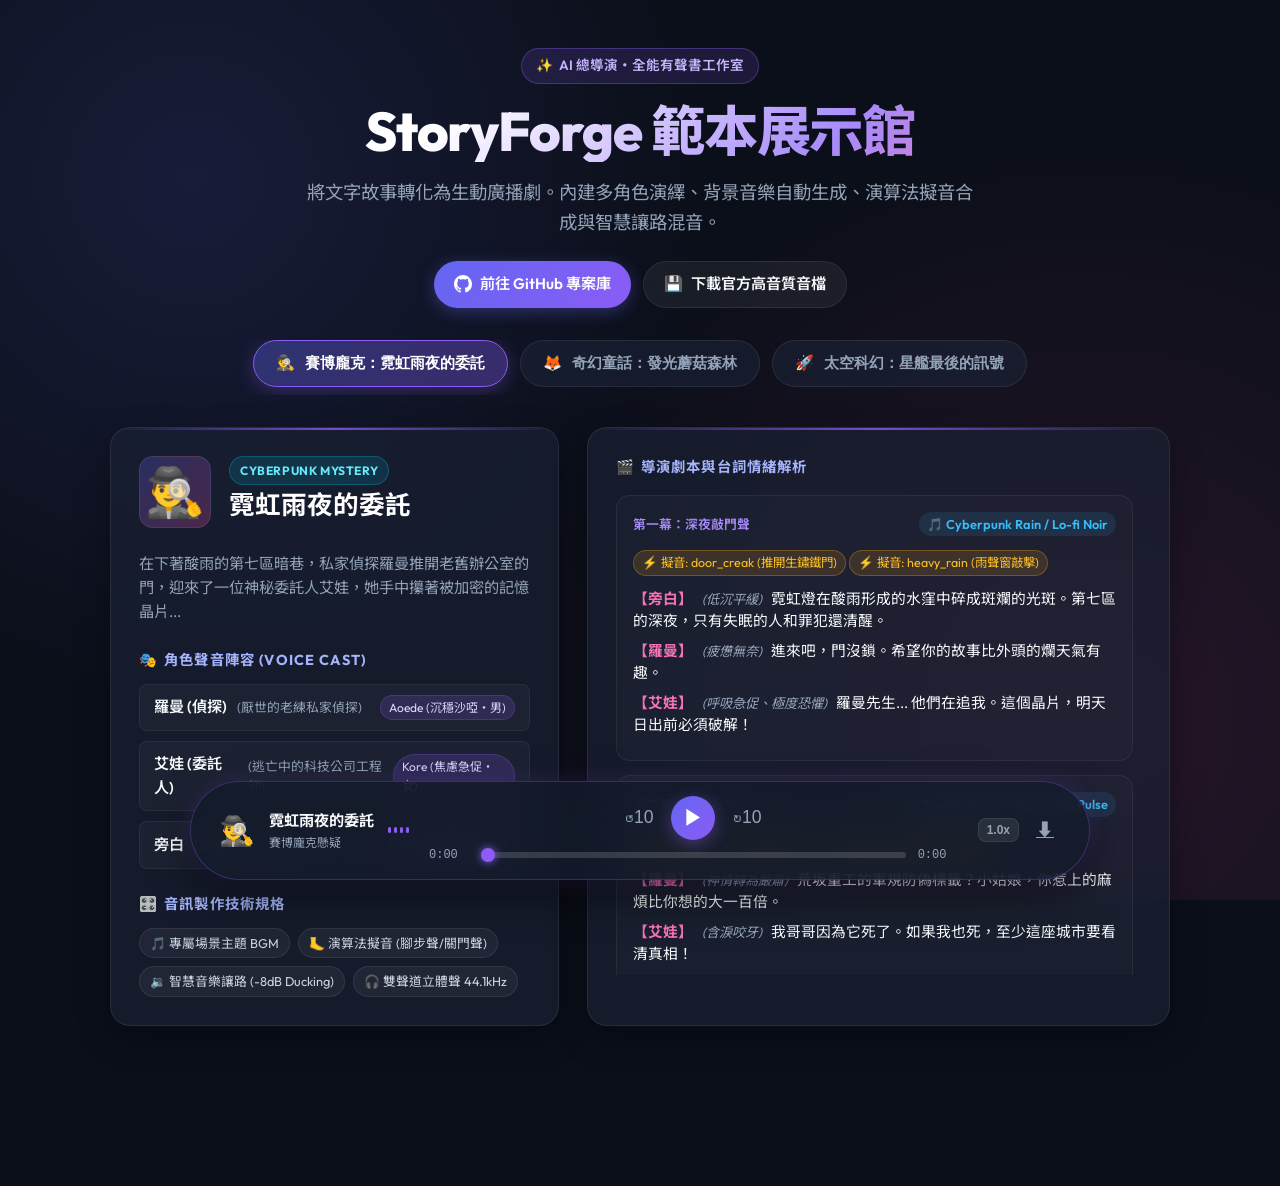
==== docs/index.html @ d1864f1e "feat(showcase): add GitHub Pages interactive audiobook showcase page (#17)" ====
<!DOCTYPE html>
<html lang="zh-TW">
<head>
  <meta charset="UTF-8">
  <meta name="viewport" content="width=device-width, initial-scale=1.0">
  <title>StoryForge 🎙️✨ 有聲書範本展示館</title>
  <meta name="description" content="StoryForge AI 總導演製作之高音質廣播劇與有聲書範本線上試聽。">
  <link rel="preconnect" href="https://fonts.googleapis.com">
  <link rel="preconnect" href="https://fonts.gstatic.com" crossorigin>
  <link href="https://fonts.googleapis.com/css2?family=Noto+Sans+TC:wght@400;500;700&family=Outfit:wght@400;600;700;800&display=swap" rel="stylesheet">
  <style>
    :root {
      --bg-primary: #0b0f19;
      --bg-secondary: #131a2a;
      --bg-card: rgba(26, 34, 52, 0.7);
      --bg-card-hover: rgba(35, 46, 70, 0.85);
      --accent-purple: #8b5cf6;
      --accent-indigo: #6366f1;
      --accent-pink: #ec4899;
      --accent-cyan: #06b6d4;
      --text-main: #f8fafc;
      --text-muted: #94a3b8;
      --border-subtle: rgba(255, 255, 255, 0.08);
      --border-glow: rgba(139, 92, 246, 0.3);
      --radius-sm: 8px;
      --radius-md: 14px;
      --radius-lg: 20px;
      --radius-full: 9999px;
    }

    * {
      box-sizing: border-box;
      margin: 0;
      padding: 0;
    }

    body {
      font-family: 'Outfit', 'Noto Sans TC', sans-serif;
      background: var(--bg-primary);
      color: var(--text-main);
      min-height: 100vh;
      line-height: 1.6;
      background-image: 
        radial-gradient(circle at 15% 20%, rgba(99, 102, 241, 0.15) 0%, transparent 40%),
        radial-gradient(circle at 85% 80%, rgba(236, 72, 153, 0.12) 0%, transparent 45%);
      background-attachment: fixed;
      padding-bottom: 120px;
    }

    header {
      padding: 48px 24px 32px;
      text-align: center;
      max-width: 1000px;
      margin: 0 auto;
    }

    .badge-pill {
      display: inline-flex;
      align-items: center;
      gap: 6px;
      padding: 6px 14px;
      background: rgba(139, 92, 246, 0.15);
      border: 1px solid rgba(139, 92, 246, 0.35);
      border-radius: var(--radius-full);
      font-size: 0.85rem;
      font-weight: 600;
      color: #c4b5fd;
      margin-bottom: 16px;
      backdrop-filter: blur(8px);
    }

    h1 {
      font-size: clamp(2.2rem, 5vw, 3.4rem);
      font-weight: 800;
      letter-spacing: -0.02em;
      line-height: 1.15;
      margin-bottom: 16px;
      background: linear-gradient(135deg, #ffffff 30%, #a78bfa 70%, #f472b6 100%);
      -webkit-background-clip: text;
      -webkit-text-fill-color: transparent;
    }

    .subtitle {
      font-size: 1.15rem;
      color: var(--text-muted);
      max-width: 680px;
      margin: 0 auto 24px;
    }

    .header-links {
      display: flex;
      justify-content: center;
      gap: 12px;
      flex-wrap: wrap;
    }

    .btn {
      display: inline-flex;
      align-items: center;
      gap: 8px;
      padding: 10px 20px;
      border-radius: var(--radius-full);
      font-size: 0.95rem;
      font-weight: 600;
      text-decoration: none;
      transition: all 0.2s ease;
      cursor: pointer;
      border: none;
    }

    .btn-primary {
      background: linear-gradient(135deg, var(--accent-indigo), var(--accent-purple));
      color: #fff;
      box-shadow: 0 4px 16px rgba(99, 102, 241, 0.35);
    }

    .btn-primary:hover {
      box-shadow: 0 6px 22px rgba(99, 102, 241, 0.55);
      transform: translateY(-2px);
    }

    .btn-secondary {
      background: rgba(255, 255, 255, 0.06);
      color: var(--text-main);
      border: 1px solid var(--border-subtle);
      backdrop-filter: blur(8px);
    }

    .btn-secondary:hover {
      background: rgba(255, 255, 255, 0.12);
      border-color: rgba(255, 255, 255, 0.2);
      transform: translateY(-2px);
    }

    main {
      max-width: 1100px;
      margin: 0 auto;
      padding: 0 20px;
    }

    /* Tab Switcher */
    .tabs-container {
      display: flex;
      justify-content: center;
      gap: 12px;
      margin-bottom: 32px;
      overflow-x: auto;
      padding-bottom: 8px;
    }

    .tab-btn {
      display: flex;
      align-items: center;
      gap: 10px;
      padding: 12px 22px;
      background: var(--bg-card);
      border: 1px solid var(--border-subtle);
      border-radius: var(--radius-full);
      color: var(--text-muted);
      font-size: 0.95rem;
      font-weight: 600;
      cursor: pointer;
      transition: all 0.25s ease;
      white-space: nowrap;
      backdrop-filter: blur(12px);
    }

    .tab-btn:hover {
      color: var(--text-main);
      border-color: var(--border-glow);
      background: var(--bg-card-hover);
    }

    .tab-btn.active {
      color: #fff;
      background: linear-gradient(135deg, rgba(99, 102, 241, 0.35), rgba(139, 92, 246, 0.35));
      border-color: var(--accent-purple);
      box-shadow: 0 4px 18px rgba(139, 92, 246, 0.3);
    }

    /* Showcase Layout */
    .showcase-grid {
      display: grid;
      grid-template-columns: 1fr 1.3fr;
      gap: 28px;
      margin-bottom: 40px;
    }

    @media (max-width: 860px) {
      .showcase-grid {
        grid-template-columns: 1fr;
      }
    }

    .glass-card {
      background: var(--bg-card);
      border: 1px solid var(--border-subtle);
      border-radius: var(--radius-lg);
      padding: 28px;
      backdrop-filter: blur(16px);
      box-shadow: 0 12px 32px rgba(0, 0, 0, 0.35);
      position: relative;
      overflow: hidden;
    }

    .glass-card::before {
      content: "";
      position: absolute;
      top: 0;
      left: 0;
      right: 0;
      height: 2px;
      background: linear-gradient(90deg, transparent, var(--accent-purple), transparent);
      opacity: 0.8;
    }

    /* Story Card Details */
    .story-header {
      display: flex;
      align-items: flex-start;
      gap: 18px;
      margin-bottom: 20px;
    }

    .story-avatar {
      font-size: 3rem;
      width: 72px;
      height: 72px;
      border-radius: var(--radius-md);
      display: flex;
      align-items: center;
      justify-content: center;
      background: linear-gradient(135deg, rgba(99, 102, 241, 0.25), rgba(236, 72, 153, 0.25));
      border: 1px solid var(--border-subtle);
      flex-shrink: 0;
    }

    .story-meta h2 {
      font-size: 1.6rem;
      font-weight: 700;
      margin-bottom: 6px;
      color: #fff;
    }

    .genre-tag {
      display: inline-block;
      padding: 4px 10px;
      border-radius: var(--radius-full);
      font-size: 0.75rem;
      font-weight: 700;
      text-transform: uppercase;
      letter-spacing: 0.05em;
      background: rgba(6, 182, 212, 0.15);
      color: #67e8f9;
      border: 1px solid rgba(6, 182, 212, 0.3);
    }

    .story-synopsis {
      color: var(--text-muted);
      font-size: 0.95rem;
      margin-bottom: 24px;
      line-height: 1.6;
    }

    .section-title {
      font-size: 0.9rem;
      text-transform: uppercase;
      letter-spacing: 0.08em;
      color: #a5b4fc;
      margin-bottom: 12px;
      font-weight: 700;
      display: flex;
      align-items: center;
      gap: 6px;
    }

    /* Cast List */
    .cast-list {
      display: flex;
      flex-direction: column;
      gap: 10px;
      margin-bottom: 24px;
    }

    .cast-item {
      display: flex;
      align-items: center;
      justify-content: space-between;
      padding: 10px 14px;
      border-radius: var(--radius-sm);
      background: rgba(255, 255, 255, 0.03);
      border: 1px solid rgba(255, 255, 255, 0.05);
    }

    .cast-info {
      display: flex;
      align-items: center;
      gap: 10px;
    }

    .cast-name {
      font-weight: 600;
      font-size: 0.95rem;
    }

    .cast-voice {
      font-size: 0.8rem;
      color: var(--text-muted);
    }

    .cast-badge {
      font-size: 0.75rem;
      padding: 2px 8px;
      border-radius: var(--radius-full);
      background: rgba(139, 92, 246, 0.18);
      color: #ddd6fe;
      border: 1px solid rgba(139, 92, 246, 0.25);
    }

    /* Sound Features */
    .audio-features {
      display: flex;
      flex-wrap: wrap;
      gap: 8px;
      margin-top: 12px;
    }

    .feat-pill {
      font-size: 0.8rem;
      padding: 4px 10px;
      border-radius: var(--radius-full);
      background: rgba(255, 255, 255, 0.05);
      color: #cbd5e1;
      border: 1px solid rgba(255, 255, 255, 0.08);
    }

    /* Script Preview */
    .script-container {
      max-height: 480px;
      overflow-y: auto;
      padding-right: 8px;
      display: flex;
      flex-direction: column;
      gap: 14px;
    }

    .script-container::-webkit-scrollbar {
      width: 6px;
    }

    .script-container::-webkit-scrollbar-thumb {
      background: rgba(255, 255, 255, 0.15);
      border-radius: var(--radius-full);
    }

    .scene-card {
      background: rgba(255, 255, 255, 0.02);
      border: 1px solid rgba(255, 255, 255, 0.06);
      border-radius: var(--radius-md);
      padding: 16px;
    }

    .scene-meta {
      display: flex;
      align-items: center;
      justify-content: space-between;
      margin-bottom: 10px;
      font-size: 0.8rem;
      color: #a78bfa;
      font-weight: 600;
    }

    .scene-bgm {
      display: inline-flex;
      align-items: center;
      gap: 4px;
      color: #38bdf8;
      background: rgba(56, 189, 248, 0.1);
      padding: 2px 8px;
      border-radius: var(--radius-full);
    }

    .dialogue-item {
      margin-bottom: 8px;
      font-size: 0.92rem;
      line-height: 1.5;
    }

    .speaker-tag {
      font-weight: 700;
      color: #f472b6;
      margin-right: 6px;
    }

    .emotion-tag {
      color: #94a3b8;
      font-size: 0.82rem;
      font-style: italic;
      margin-right: 6px;
    }

    .foley-badge {
      display: inline-flex;
      align-items: center;
      gap: 4px;
      font-size: 0.78rem;
      padding: 2px 8px;
      border-radius: var(--radius-full);
      background: rgba(245, 158, 11, 0.15);
      color: #fbbf24;
      border: 1px solid rgba(245, 158, 11, 0.3);
      margin: 4px 0;
    }

    /* Fixed Sticky Player Bar */
    .player-dock {
      position: fixed;
      bottom: 20px;
      left: 50%;
      transform: translateX(-50%);
      width: min(94%, 900px);
      background: rgba(19, 26, 42, 0.85);
      border: 1px solid var(--border-glow);
      border-radius: var(--radius-full);
      padding: 14px 28px;
      backdrop-filter: blur(20px);
      box-shadow: 0 16px 40px rgba(0, 0, 0, 0.5), 0 0 24px rgba(139, 92, 246, 0.2);
      display: flex;
      align-items: center;
      justify-content: space-between;
      gap: 20px;
      z-index: 100;
    }

    .dock-story-info {
      display: flex;
      align-items: center;
      gap: 14px;
      min-width: 180px;
    }

    .dock-icon {
      font-size: 1.8rem;
    }

    .dock-title {
      font-weight: 700;
      font-size: 0.95rem;
      white-space: nowrap;
      overflow: hidden;
      text-overflow: ellipsis;
      max-width: 140px;
    }

    .dock-genre {
      font-size: 0.75rem;
      color: var(--text-muted);
    }

    .dock-controls {
      display: flex;
      flex-direction: column;
      align-items: center;
      flex: 1;
      gap: 6px;
    }

    .control-buttons {
      display: flex;
      align-items: center;
      gap: 16px;
    }

    .ctrl-btn {
      background: transparent;
      border: none;
      color: var(--text-muted);
      font-size: 1.1rem;
      cursor: pointer;
      display: flex;
      align-items: center;
      justify-content: center;
      width: 32px;
      height: 32px;
      border-radius: 50%;
      transition: all 0.2s;
    }

    .ctrl-btn:hover {
      color: #fff;
      background: rgba(255, 255, 255, 0.1);
    }

    .play-btn {
      width: 44px;
      height: 44px;
      border-radius: 50%;
      background: linear-gradient(135deg, var(--accent-indigo), var(--accent-purple));
      color: #fff;
      font-size: 1.3rem;
      box-shadow: 0 4px 16px rgba(139, 92, 246, 0.4);
    }

    .play-btn:hover {
      transform: scale(1.08);
      box-shadow: 0 6px 20px rgba(139, 92, 246, 0.6);
      color: #fff;
    }

    /* Waveform & Progress */
    .progress-bar-wrap {
      display: flex;
      align-items: center;
      width: 100%;
      gap: 12px;
    }

    .time-text {
      font-size: 0.75rem;
      font-family: monospace;
      color: var(--text-muted);
      min-width: 40px;
    }

    .seek-slider {
      flex: 1;
      height: 6px;
      -webkit-appearance: none;
      background: rgba(255, 255, 255, 0.15);
      border-radius: var(--radius-full);
      outline: none;
      cursor: pointer;
    }

    .seek-slider::-webkit-slider-thumb {
      -webkit-appearance: none;
      width: 14px;
      height: 14px;
      border-radius: 50%;
      background: var(--accent-purple);
      cursor: pointer;
      box-shadow: 0 0 8px var(--accent-purple);
    }

    .dock-actions {
      display: flex;
      align-items: center;
      gap: 10px;
    }

    .rate-btn {
      background: rgba(255, 255, 255, 0.08);
      border: 1px solid var(--border-subtle);
      color: var(--text-muted);
      padding: 4px 8px;
      border-radius: var(--radius-sm);
      font-size: 0.75rem;
      cursor: pointer;
      font-weight: 600;
    }

    .rate-btn:hover {
      color: #fff;
      background: rgba(255, 255, 255, 0.15);
    }

    .toast {
      position: fixed;
      top: 24px;
      right: 24px;
      background: rgba(26, 34, 52, 0.95);
      border: 1px solid var(--accent-purple);
      color: #fff;
      padding: 12px 20px;
      border-radius: var(--radius-md);
      box-shadow: 0 10px 25px rgba(0,0,0,0.4);
      display: none;
      z-index: 200;
      font-size: 0.9rem;
      backdrop-filter: blur(10px);
    }

    /* Wave visualizer animation */
    .wave-bars {
      display: flex;
      align-items: center;
      gap: 3px;
      height: 16px;
    }

    .wave-bar {
      width: 3px;
      height: 6px;
      background: var(--accent-purple);
      border-radius: 2px;
      transition: height 0.2s ease;
    }

    .playing .wave-bar:nth-child(1) { animation: wave 1s infinite ease-in-out; }
    .playing .wave-bar:nth-child(2) { animation: wave 0.8s infinite ease-in-out 0.2s; }
    .playing .wave-bar:nth-child(3) { animation: wave 1.2s infinite ease-in-out 0.4s; }
    .playing .wave-bar:nth-child(4) { animation: wave 0.9s infinite ease-in-out 0.1s; }

    @keyframes wave {
      0%, 100% { height: 4px; }
      50% { height: 16px; }
    }
  </style>
</head>
<body>

  <header>
    <div class="badge-pill">
      <span>✨</span> AI 總導演・全能有聲書工作室
    </div>
    <h1>StoryForge 範本展示館</h1>
    <p class="subtitle">
      將文字故事轉化為生動廣播劇。內建多角色演繹、背景音樂自動生成、演算法擬音合成與智慧讓路混音。
    </p>
    <div class="header-links">
      <a href="https://github.com/jonascheng/storyforge-studio" target="_blank" class="btn btn-primary" id="btn-github-repo">
        <svg height="18" width="18" viewBox="0 0 16 16" fill="currentColor">
          <path d="M8 0C3.58 0 0 3.58 0 8c0 3.54 2.29 6.53 5.47 7.59.4.07.55-.17.55-.38 0-.19-.01-.82-.01-1.49-2.01.37-2.53-.49-2.69-.94-.09-.23-.48-.94-.82-1.13-.28-.15-.68-.52-.01-.53.63-.01 1.08.58 1.23.82.72 1.21 1.87.87 2.33.66.07-.52.28-.87.51-1.07-1.78-.2-3.64-.89-3.64-3.95 0-.87.31-1.59.82-2.15-.08-.2-.36-1.02.08-2.12 0 0 .67-.21 2.2.82.64-.18 1.32-.27 2-.27.68 0 1.36.09 2 .27 1.53-1.04 2.2-.82 2.2-.82.44 1.1.16 1.92.08 2.12.51.56.82 1.27.82 2.15 0 3.07-1.87 3.75-3.65 3.95.29.25.54.73.54 1.48 0 1.07-.01 1.93-.01 2.2 0 .21.15.46.55.38A8.013 8.013 0 0016 8c0-4.42-3.58-8-8-8z"/>
        </svg>
        前往 GitHub 專案庫
      </a>
      <a href="https://github.com/jonascheng/storyforge-studio/releases/tag/audiobook-samples" target="_blank" class="btn btn-secondary" id="btn-releases-download">
        <span>💾</span> 下載官方高音質音檔
      </a>
    </div>
  </header>

  <main>
    <!-- Story Tabs -->
    <div class="tabs-container" id="story-tabs">
      <button class="tab-btn active" data-story="0" id="tab-story-0">
        <span>🕵️‍♂️</span> 賽博龐克：霓虹雨夜的委託
      </button>
      <button class="tab-btn" data-story="1" id="tab-story-1">
        <span>🦊</span> 奇幻童話：發光蘑菇森林
      </button>
      <button class="tab-btn" data-story="2" id="tab-story-2">
        <span>🚀</span> 太空科幻：星艦最後的訊號
      </button>
    </div>

    <!-- Showcase Grid -->
    <div class="showcase-grid">
      <!-- Left: Story Details & Cast -->
      <div class="glass-card">
        <div class="story-header">
          <div class="story-avatar" id="story-icon">🕵️‍♂️</div>
          <div class="story-meta">
            <span class="genre-tag" id="story-genre">Cyberpunk Mystery</span>
            <h2 id="story-title">霓虹雨夜的委託</h2>
          </div>
        </div>

        <p class="story-synopsis" id="story-synopsis">
          在下著酸雨的第七區暗巷，私家偵探羅曼推開老舊辦公室的門，迎來了一位神秘委託人艾娃，她手中攥著被加密的記憶晶片...
        </p>

        <div class="section-title">
          <span>🎭</span> 角色聲音陣容 (Voice Cast)
        </div>
        <div class="cast-list" id="story-cast">
          <!-- Cast items injected by JS -->
        </div>

        <div class="section-title">
          <span>🎛️</span> 音訊製作技術規格
        </div>
        <div class="audio-features" id="story-tech">
          <span class="feat-pill">🎵 專屬場景主題 BGM</span>
          <span class="feat-pill">🦶 演算法擬音 (腳步聲/關門聲)</span>
          <span class="feat-pill">🔉 智慧音樂讓路 (-8dB Ducking)</span>
          <span class="feat-pill">🎧 雙聲道立體聲 44.1kHz</span>
        </div>
      </div>

      <!-- Right: Script & Emotion Breakdown -->
      <div class="glass-card">
        <div class="section-title" style="margin-bottom: 16px;">
          <span>🎬</span> 導演劇本與台詞情緒解析
        </div>
        <div class="script-container" id="story-script">
          <!-- Scenes & dialogues injected by JS -->
        </div>
      </div>
    </div>
  </main>

  <!-- Sticky Dock Player -->
  <div class="player-dock" id="player-dock">
    <div class="dock-story-info">
      <div class="dock-icon" id="dock-icon">🕵️‍♂️</div>
      <div>
        <div class="dock-title" id="dock-title">霓虹雨夜的委託</div>
        <div class="dock-genre" id="dock-genre">賽博龐克懸疑</div>
      </div>
      <div class="wave-bars" id="wave-bars">
        <div class="wave-bar"></div>
        <div class="wave-bar"></div>
        <div class="wave-bar"></div>
        <div class="wave-bar"></div>
      </div>
    </div>

    <div class="dock-controls">
      <div class="control-buttons">
        <button class="ctrl-btn" id="btn-rewind" title="倒轉 10 秒">↺10</button>
        <button class="ctrl-btn play-btn" id="btn-play" title="播放/暫停">▶</button>
        <button class="ctrl-btn" id="btn-forward" title="快轉 10 秒">↻10</button>
      </div>
      <div class="progress-bar-wrap">
        <span class="time-text" id="time-current">0:00</span>
        <input type="range" class="seek-slider" id="seek-slider" min="0" max="100" value="0">
        <span class="time-text" id="time-duration">0:00</span>
      </div>
    </div>

    <div class="dock-actions">
      <button class="rate-btn" id="btn-speed">1.0x</button>
      <a class="ctrl-btn" id="btn-download" title="下載此範本 MP3" href="#" download>
        ⬇️
      </a>
    </div>
  </div>

  <audio id="audio-player" preload="metadata"></audio>
  <div class="toast" id="toast-msg"></div>

  <script>
    // Sample Data
    const stories = [
      {
        id: "sample-01-cyberpunk-detective",
        title: "霓虹雨夜的委託",
        genre: "賽博龐克懸疑",
        genreTag: "Cyberpunk Mystery",
        icon: "🕵️‍♂️",
        synopsis: "在下著酸雨的第七區暗巷，私家偵探羅曼推開老舊辦公室的門，迎來了一位神秘委託人艾娃，她手中攥著被加密的記憶晶片...",
        audioSrc: "https://github.com/jonascheng/storyforge-studio/releases/download/audiobook-samples/sample-01-cyberpunk-detective.mp3",
        cast: [
          { name: "羅曼 (偵探)", voice: "Aoede (沉穩沙啞・男)", desc: "厭世的老練私家偵探" },
          { name: "艾娃 (委託人)", voice: "Kore (焦慮急促・女)", desc: "逃亡中的科技公司工程師" },
          { name: "旁白", voice: "Fenrir (冷靜深沉・男)", desc: "冷眼記錄夜城百態" }
        ],
        scenes: [
          {
            sceneNum: "第一幕：深夜敲門聲",
            bgm: "Cyberpunk Rain / Lo-fi Noir",
            foley: ["door_creak (推開生鏽鐵門)", "heavy_rain (雨聲窗敲擊)"],
            lines: [
              { speaker: "旁白", emotion: "低沉平緩", text: "霓虹燈在酸雨形成的水窪中碎成斑斕的光斑。第七區的深夜，只有失眠的人和罪犯還清醒。" },
              { speaker: "羅曼", emotion: "疲憊無奈", text: "進來吧，門沒鎖。希望你的故事比外頭的爛天氣有趣。" },
              { speaker: "艾娃", emotion: "呼吸急促、極度恐懼", text: "羅曼先生... 他們在追我。這個晶片，明天日出前必須破解！" }
            ]
          },
          {
            sceneNum: "第二幕：加密晶片",
            bgm: "Tension Drone / Electronic Pulse",
            foley: ["glass_clink (酒杯放下)", "glitch (全息介面閃爍)"],
            lines: [
              { speaker: "羅曼", emotion: "神情轉為嚴肅", text: "荒坂重工的軍規防偽標籤？小姑娘，你惹上的麻煩比你想的大一百倍。" },
              { speaker: "艾娃", emotion: "含淚咬牙", text: "我哥哥因為它死了。如果我也死，至少這座城市要看清真相！" }
            ]
          }
        ]
      },
      {
        id: "sample-02-forest-whisper",
        title: "發光蘑菇森林的秘密",
        genre: "奇幻童話冒險",
        genreTag: "Fantasy Tale",
        icon: "🦊",
        synopsis: "小狐狸皮皮為了尋找治好森林水源的解藥，孤身踏入連貓頭鷹長老都不敢靠近的永夜迷霧幽谷...",
        audioSrc: "https://github.com/jonascheng/storyforge-studio/releases/download/audiobook-samples/sample-02-forest-whisper.mp3",
        cast: [
          { name: "皮皮 (小狐狸)", voice: "Puck (童趣好奇・男)", desc: "勇敢無畏的幼狐冒險家" },
          { name: "樹長老", voice: "Charon (厚重溫暖・男)", desc: "沉睡千年的古橡樹精靈" },
          { name: "旁白", voice: "Aoede (溫柔說書人・女)", desc: "如床邊故事般溫暖治癒" }
        ],
        scenes: [
          {
            sceneNum: "第一幕：迷霧與螢光",
            bgm: "Forest Melody / Enchanted Harp",
            foley: ["footsteps_grass (踩在柔軟青苔上的腳步聲)", "wind_chime (螢光孢子飄落微鳴)"],
            lines: [
              { speaker: "旁白", emotion: "輕柔神秘", text: "當最後一抹夕陽落下，整座黑森林的地面泛起了淺藍色的微光。" },
              { speaker: "皮皮", emotion: "充滿好奇且小心翼翼", text: "哇！長老說發光的蘑菇會唱歌... 難道真的就是這裡嗎？" }
            ]
          },
          {
            sceneNum: "第二幕：古樹甦醒",
            bgm: "Ancient Mystery / Deep Ambient",
            foley: ["wood_creak (巨大古木軀幹挪動聲)", "rumble (低頻泥土震動)"],
            lines: [
              { speaker: "樹長老", emotion: "緩慢深遠如鐘鳴", text: "小傢伙... 已經三百年，沒有生命敢向老朽提問了..." },
              { speaker: "皮皮", emotion: "挺起胸膛鼓起勇氣", text: "樹爺爺！村裡的小鹿都生病了，請告訴我精靈之泉在哪裡！" }
            ]
          }
        ]
      },
      {
        id: "sample-03-space-odyssey",
        title: "星艦最後的訊號",
        genre: "太空科幻紀事",
        genreTag: "Sci-Fi Drama",
        icon: "🚀",
        synopsis: "開拓號探索艦在跨越柯伊伯帶時遭遇未知重力異常，艦長在主動力爐熄火前夕，向地球發出最後的記錄報告...",
        audioSrc: "https://github.com/jonascheng/storyforge-studio/releases/download/audiobook-samples/sample-03-space-odyssey.mp3",
        cast: [
          { name: "艦長馬克", voice: "Zephyr (剛毅深情・男)", desc: "責任重大的開拓號指揮官" },
          { name: "AI 艦載主機", voice: "Kore (清冷客觀・女)", desc: "計算機演算智慧系統" }
        ],
        scenes: [
          {
            sceneNum: "第一幕：動力中斷",
            bgm: "Deep Space Void / Slow Strings",
            foley: ["alarm_beep (遠處系統告警逼逼聲)", "hydraulic_vent (艙門洩壓沉重音)"],
            lines: [
              { speaker: "AI 艦載主機", emotion: "機械式平靜", text: "警告：三號核聚變反應堆已停機。距離太陽引力井逃逸窗口剩餘三分十二秒。" },
              { speaker: "艦長馬克", emotion: "深呼吸後平靜坦然", text: "啟動應急天線黑盒子。把這段語音訊號... 設為最高優先級廣播。" }
            ]
          },
          {
            sceneNum: "第二幕：航行日誌錄音",
            bgm: "Emotional Ambient / Piano Solo",
            foley: ["radio_static (微弱宇宙射線雜音)"],
            lines: [
              { speaker: "艦長馬克", emotion: "溫柔而堅毅", text: "地球指揮中心，這裡是開拓號。我們在未知星雲邊緣看見了光芒... 不要害怕黑暗，孩子們，人類的腳步絕不會在此停下。" }
            ]
          }
        ]
      }
    ];

    let currentStoryIdx = 0;
    const audio = document.getElementById("audio-player");
    const playBtn = document.getElementById("btn-play");
    const seekSlider = document.getElementById("seek-slider");
    const timeCurrent = document.getElementById("time-current");
    const timeDuration = document.getElementById("time-duration");
    const speedBtn = document.getElementById("btn-speed");
    const rewindBtn = document.getElementById("btn-rewind");
    const forwardBtn = document.getElementById("btn-forward");
    const downloadBtn = document.getElementById("btn-download");
    const waveBars = document.getElementById("wave-bars");
    const toast = document.getElementById("toast-msg");

    const speeds = [1.0, 1.25, 1.5, 0.8];
    let speedIdx = 0;

    function showToast(msg) {
      toast.textContent = msg;
      toast.style.display = "block";
      setTimeout(() => { toast.style.display = "none"; }, 3500);
    }

    function formatTime(secs) {
      if (isNaN(secs)) return "0:00";
      const m = Math.floor(secs / 60);
      const s = Math.floor(secs % 60);
      return `${m}:${s < 10 ? '0' : ''}${s}`;
    }

    function renderStory(idx) {
      currentStoryIdx = idx;
      const s = stories[idx];

      // Update tabs
      document.querySelectorAll(".tab-btn").forEach((btn, i) => {
        btn.classList.toggle("active", i === idx);
      });

      // Update left card
      document.getElementById("story-icon").textContent = s.icon;
      document.getElementById("story-genre").textContent = s.genreTag;
      document.getElementById("story-title").textContent = s.title;
      document.getElementById("story-synopsis").textContent = s.synopsis;

      // Update cast
      const castContainer = document.getElementById("story-cast");
      castContainer.innerHTML = s.cast.map(c => `
        <div class="cast-item">
          <div class="cast-info">
            <span class="cast-name">${c.name}</span>
            <span class="cast-voice">(${c.desc})</span>
          </div>
          <span class="cast-badge">${c.voice}</span>
        </div>
      `).join("");

      // Update script
      const scriptContainer = document.getElementById("story-script");
      scriptContainer.innerHTML = s.scenes.map(sc => `
        <div class="scene-card">
          <div class="scene-meta">
            <span>${sc.sceneNum}</span>
            <span class="scene-bgm">🎵 ${sc.bgm}</span>
          </div>
          ${sc.foley && sc.foley.length ? `
            <div style="margin-bottom: 8px;">
              ${sc.foley.map(f => `<span class="foley-badge">⚡ 擬音: ${f}</span>`).join(" ")}
            </div>
          ` : ''}
          ${sc.lines.map(l => `
            <div class="dialogue-item">
              <span class="speaker-tag">【${l.speaker}】</span>
              <span class="emotion-tag">(${l.emotion})</span>
              <span>${l.text}</span>
            </div>
          `).join("")}
        </div>
      `).join("");

      // Update player dock info
      document.getElementById("dock-icon").textContent = s.icon;
      document.getElementById("dock-title").textContent = s.title;
      document.getElementById("dock-genre").textContent = s.genre;
      downloadBtn.href = s.audioSrc;
      downloadBtn.setAttribute("download", `${s.id}.mp3`);

      // Update audio source
      const wasPlaying = !audio.paused;
      audio.src = s.audioSrc;
      seekSlider.value = 0;
      timeCurrent.textContent = "0:00";
      timeDuration.textContent = "0:00";

      if (wasPlaying) {
        audio.play().catch(e => {
          showToast("💡 範本音檔正在由 GitHub Release 準備中，可先瀏覽豐富劇本！");
        });
      }
    }

    // Player events
    playBtn.addEventListener("click", () => {
      if (audio.paused) {
        audio.play().then(() => {
          playBtn.textContent = "⏸";
          waveBars.classList.add("playing");
        }).catch(err => {
          showToast("💡 範本音檔尚未上傳至 GitHub Release，上傳後即可在線隨點即播！");
          // Fallback UI simulation
          playBtn.textContent = "⏸";
          waveBars.classList.add("playing");
        });
      } else {
        audio.pause();
        playBtn.textContent = "▶";
        waveBars.classList.remove("playing");
      }
    });

    audio.addEventListener("timeupdate", () => {
      if (!isNaN(audio.duration)) {
        seekSlider.value = (audio.currentTime / audio.duration) * 100;
        timeCurrent.textContent = formatTime(audio.currentTime);
      }
    });

    audio.addEventListener("loadedmetadata", () => {
      timeDuration.textContent = formatTime(audio.duration);
    });

    seekSlider.addEventListener("input", () => {
      if (!isNaN(audio.duration)) {
        audio.currentTime = (seekSlider.value / 100) * audio.duration;
      }
    });

    rewindBtn.addEventListener("click", () => {
      audio.currentTime = Math.max(0, audio.currentTime - 10);
    });

    forwardBtn.addEventListener("click", () => {
      audio.currentTime = Math.min(audio.duration || 100, audio.currentTime + 10);
    });

    speedBtn.addEventListener("click", () => {
      speedIdx = (speedIdx + 1) % speeds.length;
      const spd = speeds[speedIdx];
      audio.playbackRate = spd;
      speedBtn.textContent = `${spd}x`;
    });

    // Tab buttons click
    document.getElementById("story-tabs").addEventListener("click", (e) => {
      const btn = e.target.closest(".tab-btn");
      if (btn) {
        const idx = parseInt(btn.dataset.story, 10);
        renderStory(idx);
      }
    });

    // Initialize
    renderStory(0);
  </script>
</body>
</html>
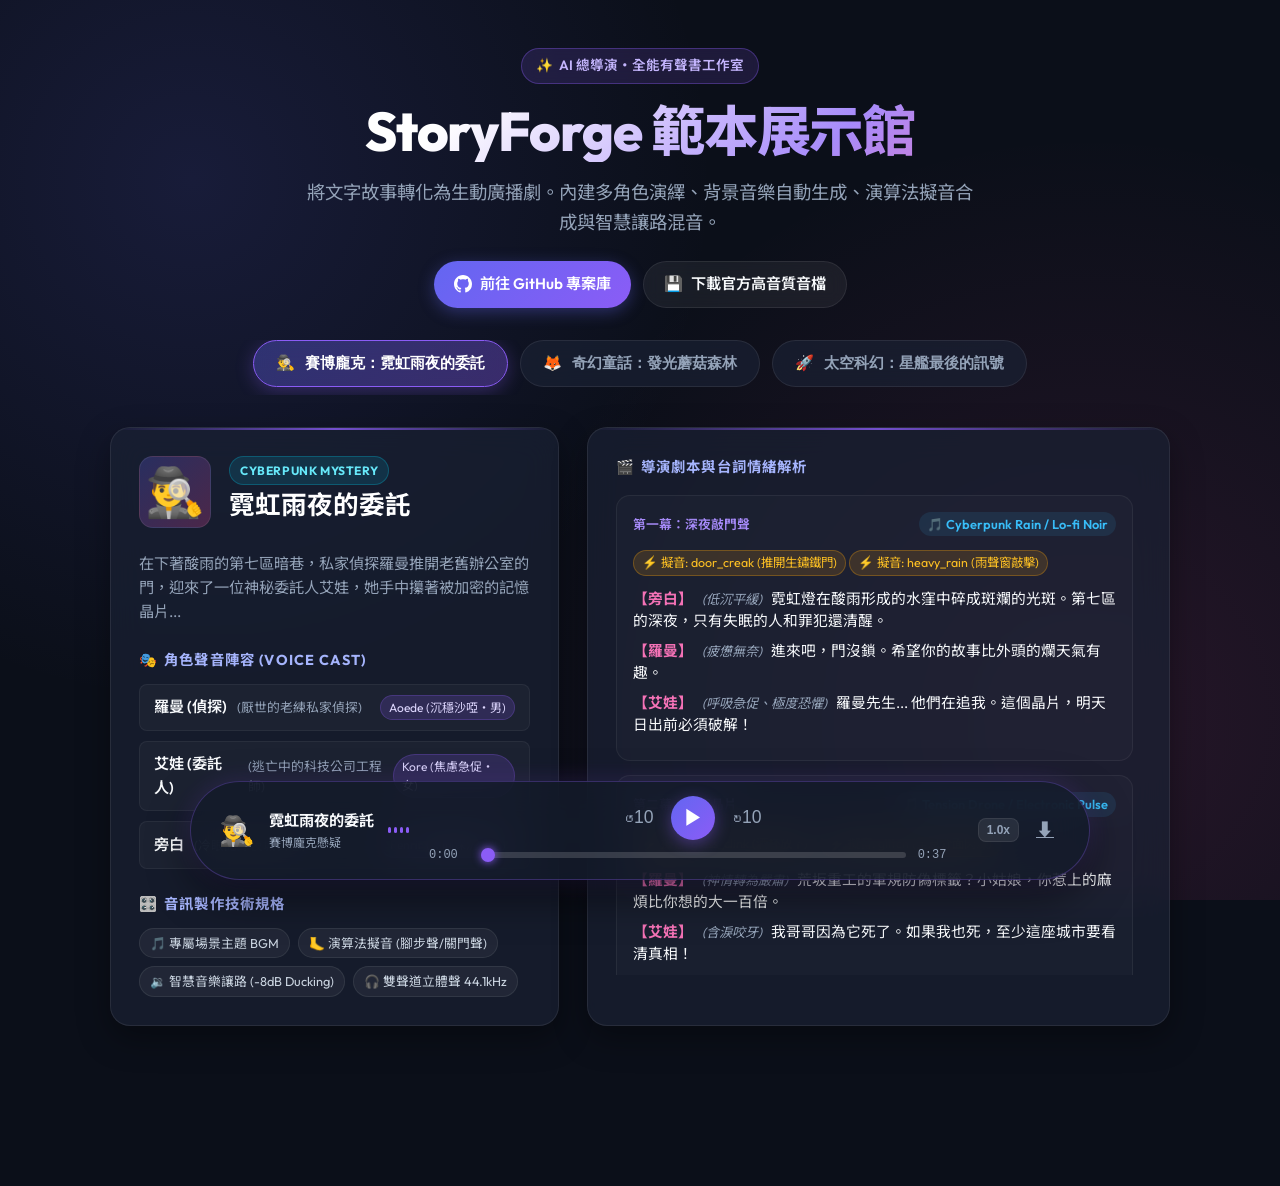
==== commit 58be3f94: "fix(showcase): bundle sample mp3s in docs/audio and enhance player fallback" ====
--- a/docs/index.html
+++ b/docs/index.html
@@ -740,7 +740,8 @@
         genreTag: "Cyberpunk Mystery",
         icon: "🕵️‍♂️",
         synopsis: "在下著酸雨的第七區暗巷，私家偵探羅曼推開老舊辦公室的門，迎來了一位神秘委託人艾娃，她手中攥著被加密的記憶晶片...",
-        audioSrc: "https://github.com/jonascheng/storyforge-studio/releases/download/audiobook-samples/sample-01-cyberpunk-detective.mp3",
+        audioSrc: "audio/sample-01-cyberpunk-detective.mp3",
+        releaseUrl: "https://github.com/jonascheng/storyforge-studio/releases/download/audiobook-samples/sample-01-cyberpunk-detective.mp3",
         cast: [
           { name: "羅曼 (偵探)", voice: "Aoede (沉穩沙啞・男)", desc: "厭世的老練私家偵探" },
           { name: "艾娃 (委託人)", voice: "Kore (焦慮急促・女)", desc: "逃亡中的科技公司工程師" },
@@ -775,7 +776,8 @@
         genreTag: "Fantasy Tale",
         icon: "🦊",
         synopsis: "小狐狸皮皮為了尋找治好森林水源的解藥，孤身踏入連貓頭鷹長老都不敢靠近的永夜迷霧幽谷...",
-        audioSrc: "https://github.com/jonascheng/storyforge-studio/releases/download/audiobook-samples/sample-02-forest-whisper.mp3",
+        audioSrc: "audio/sample-02-forest-whisper.mp3",
+        releaseUrl: "https://github.com/jonascheng/storyforge-studio/releases/download/audiobook-samples/sample-02-forest-whisper.mp3",
         cast: [
           { name: "皮皮 (小狐狸)", voice: "Puck (童趣好奇・男)", desc: "勇敢無畏的幼狐冒險家" },
           { name: "樹長老", voice: "Charon (厚重溫暖・男)", desc: "沉睡千年的古橡樹精靈" },
@@ -809,7 +811,8 @@
         genreTag: "Sci-Fi Drama",
         icon: "🚀",
         synopsis: "開拓號探索艦在跨越柯伊伯帶時遭遇未知重力異常，艦長在主動力爐熄火前夕，向地球發出最後的記錄報告...",
-        audioSrc: "https://github.com/jonascheng/storyforge-studio/releases/download/audiobook-samples/sample-03-space-odyssey.mp3",
+        audioSrc: "audio/sample-03-space-odyssey.mp3",
+        releaseUrl: "https://github.com/jonascheng/storyforge-studio/releases/download/audiobook-samples/sample-03-space-odyssey.mp3",
         cast: [
           { name: "艦長馬克", voice: "Zephyr (剛毅深情・男)", desc: "責任重大的開拓號指揮官" },
           { name: "AI 艦載主機", voice: "Kore (清冷客觀・女)", desc: "計算機演算智慧系統" }
@@ -943,15 +946,49 @@
           playBtn.textContent = "⏸";
           waveBars.classList.add("playing");
         }).catch(err => {
-          showToast("💡 範本音檔尚未上傳至 GitHub Release，上傳後即可在線隨點即播！");
-          // Fallback UI simulation
-          playBtn.textContent = "⏸";
-          waveBars.classList.add("playing");
+          console.warn("Direct play failed, trying fallback:", err);
+          const s = stories[currentStoryIdx];
+          if (audio.src !== s.releaseUrl && s.releaseUrl) {
+            audio.src = s.releaseUrl;
+            audio.play().then(() => {
+              playBtn.textContent = "⏸";
+              waveBars.classList.add("playing");
+            }).catch(e => {
+              showToast("⚠️ 暫時無法播放，請確認網路連線或直接下載 MP3");
+            });
+          } else {
+            showToast("⚠️ 暫時無法播放，請確認網路連線或直接下載 MP3");
+          }
         });
       } else {
         audio.pause();
         playBtn.textContent = "▶";
         waveBars.classList.remove("playing");
+      }
+    });
+
+    audio.addEventListener("play", () => {
+      playBtn.textContent = "⏸";
+      waveBars.classList.add("playing");
+    });
+
+    audio.addEventListener("pause", () => {
+      playBtn.textContent = "▶";
+      waveBars.classList.remove("playing");
+    });
+
+    audio.addEventListener("ended", () => {
+      playBtn.textContent = "▶";
+      waveBars.classList.remove("playing");
+      seekSlider.value = 0;
+      timeCurrent.textContent = "0:00";
+    });
+
+    audio.addEventListener("error", () => {
+      const s = stories[currentStoryIdx];
+      if (audio.src !== s.releaseUrl && s.releaseUrl) {
+        audio.src = s.releaseUrl;
+        audio.load();
       }
     });
 
